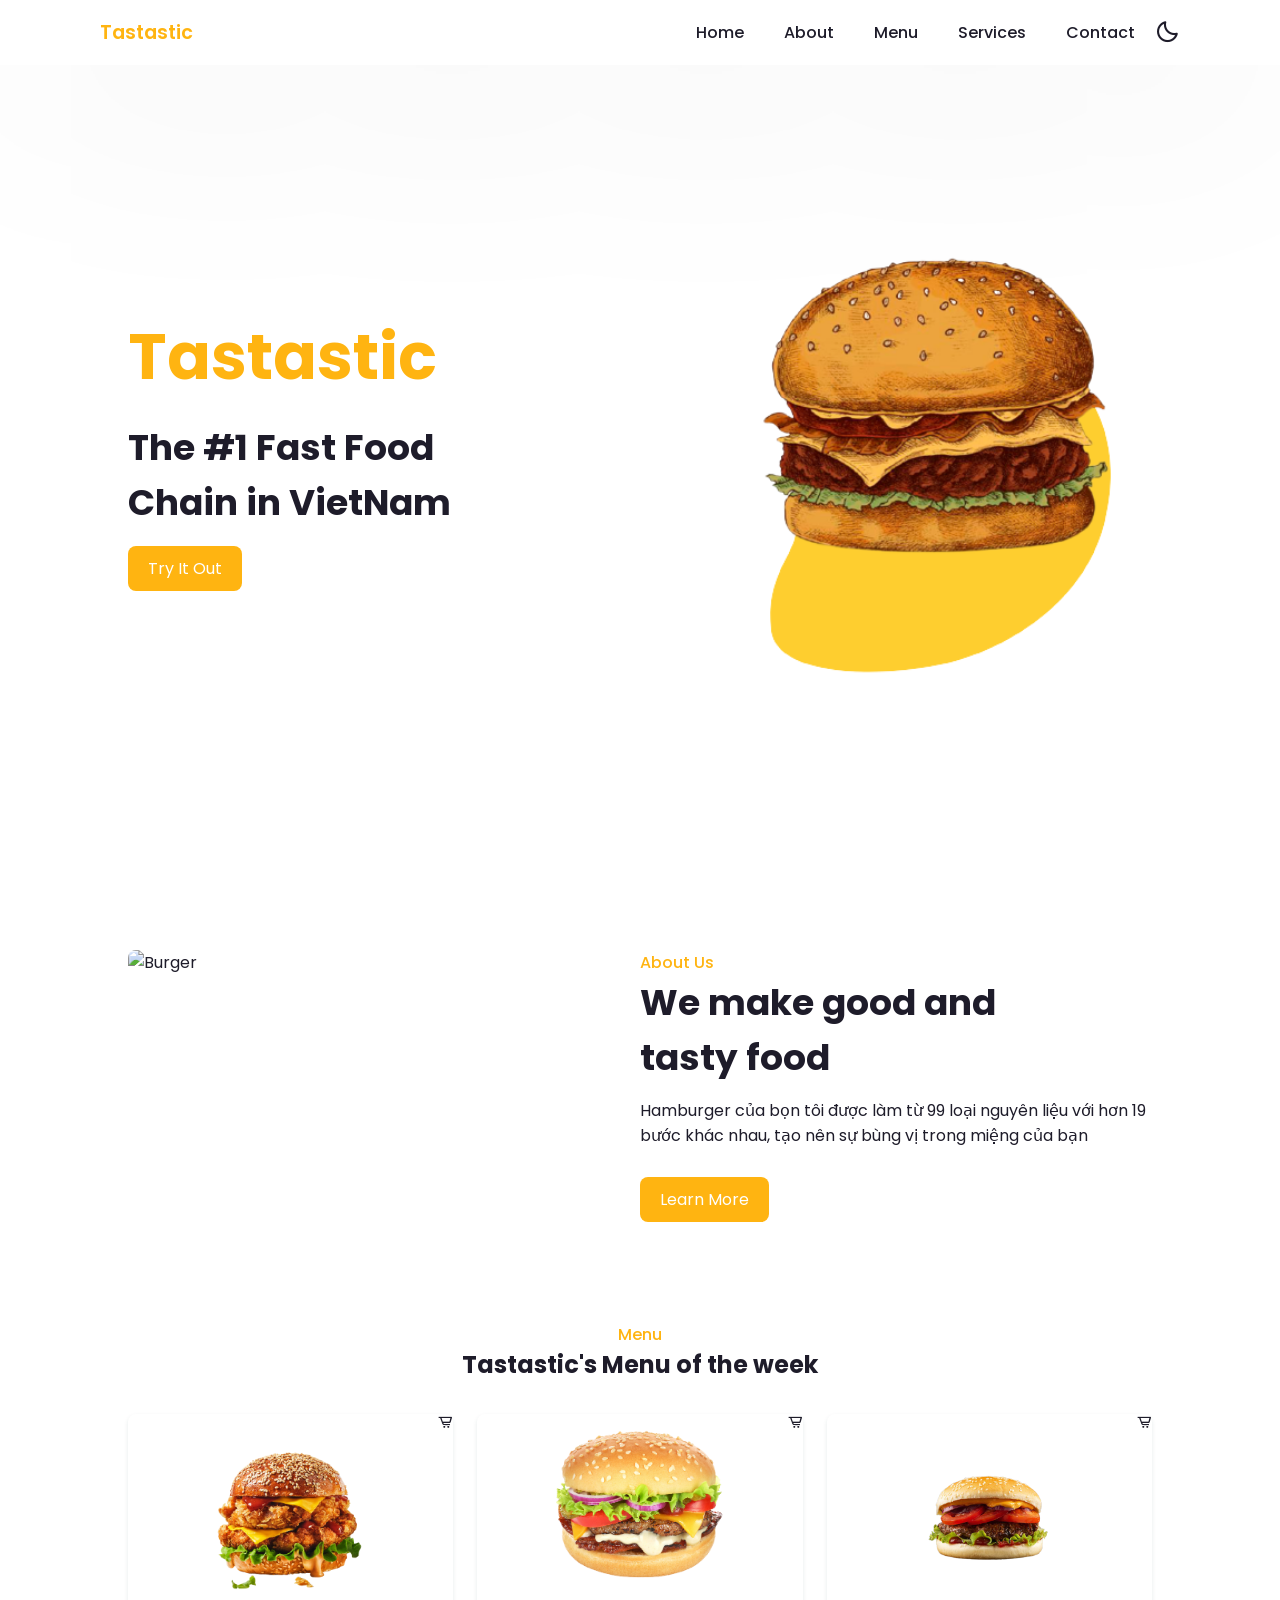
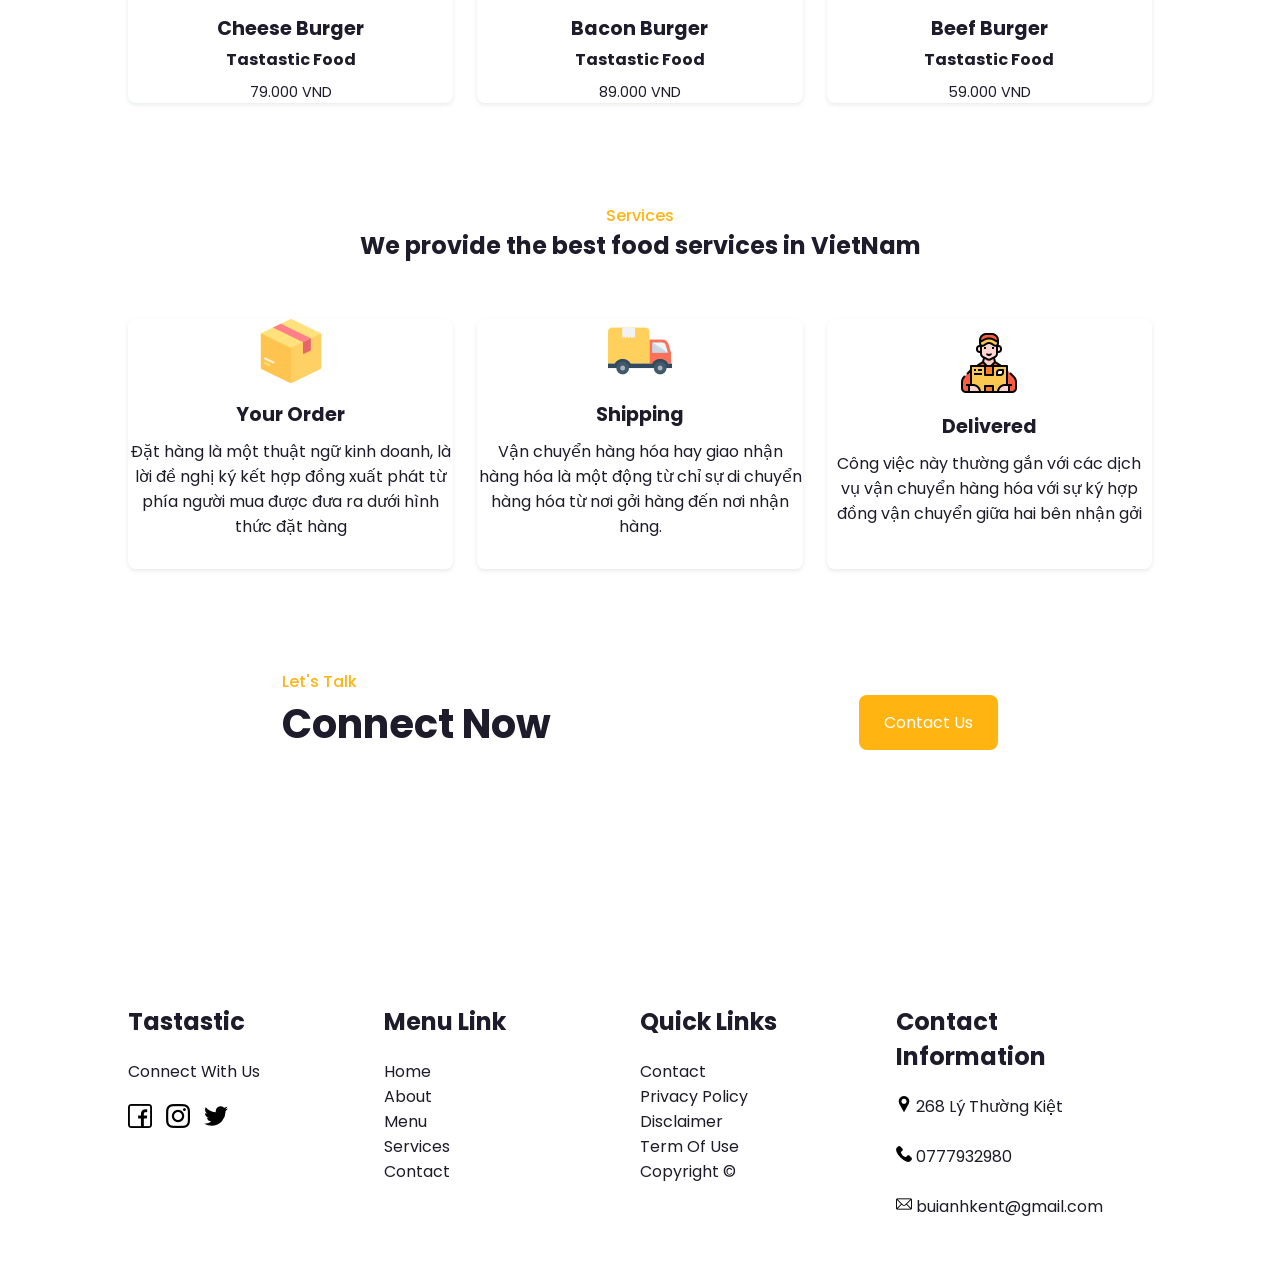
==== MainMenu.html @ 10c40dfa "First Commit" ====
<!DOCTYPE html>
<html lang="en">
<head>
    <meta charset="UTF-8">
    <meta http-equiv="X-UA-Compatible" content="IE=edge">
    <meta name="viewport" content="width=device-width, initial-scale=1.0">
    <link rel="stylesheet" href="./CSS/MainMenu.css">
    <!--BOX-ICON  -->
    <link rel="stylesheet" href="https://unpkg.com/boxicons@latest/css/boxicons.min.css">   
<!-- FONTs -->
<link rel="preconnect" href="https://fonts.googleapis.com">
<link rel="preconnect" href="https://fonts.gstatic.com" crossorigin>
<link href="https://fonts.googleapis.com/css2?family=Poppins:wght@300&display=swap" rel="stylesheet">
<!-- FONTs END  -->

<title>Tastastic</title>
</head>
<body>
    <!-- NavBar -->
    <header>
        <a href="#" class="Logo">Tastastic</a>
        <div class="bx bx-menu" id="menu-icon"></div>
    <ul class="navbar">
        <li><a href="#home">Home</a></li>
        <li><a href="#about">About</a></li>
        <li><a href="#menu">Menu</a></li>
        <li><a href="#services">Services</a></li>
        <li><a href="#contact">Contact</a></li>
        <!-- DarkMode Button -->
        <div class="bx bx-moon" id="darkmode"></div>
    </ul>
    </header>
    <!-- Home Section -->
    <section class="home" id="home">
        <div class="home-text">
            <h1>Tastastic</h1>
            <h2>The #1 Fast Food <br> Chain in VietNam</h2>
            <a href="#menu" class="but">Try It Out</a>
        </div>
        <div class="home-img">
            <img src="./Images/Bản_sao_của_Không_có_tiêu_đề.png" alt="Burger">
        </div>
    </section>
    <!-- About Section -->
    <section class="about" id="about">
        <div class="about-img">
            <img src="./Images/About_Burger.jpg" alt="Burger">
        </div>
        <div class="about-text">
            <span>About Us</span>
            <h2>We make good and <br>tasty food</h2>
            <p>Hamburger của bọn tôi được làm từ 99 loại nguyên liệu với hơn 19 bước khác nhau, tạo nên sự bùng vị trong miệng của bạn</p>
            <a href="#" class="but">Learn More</a>
        </div>
    </section>
    <!-- Menu Section -->
    <section class="menu" id="menu">
        <div class="heading">
            <span>Menu</span>
            <h2>Tastastic's Menu of the week</h2>
        </div>
        <div class="menu-container">
            <!-- Box 1 -->
            <div class="box">
                <div class="box-img">
                    <img src="./Images/big-double-cheddar-cheeseburger-with-chicken-cutlet_147620-1306.jpg" alt="Chese Burger">
                </div>
                <h2>Cheese Burger</h2>
                <h3>Tastastic Food</h3>
                <span>79.000 VND</span>
                <i class="bx bx-cart-alt"></i>
            </div>
            <!-- Box 2 -->
            <div class="box">
                <div class="box-img">
                    <img src="./Images/BaconBurger.jpg" alt="Chese Burger">
                </div>
                <h2>Bacon Burger</h2>
                <h3>Tastastic Food</h3>
                <span>89.000 VND</span>
                <i class="bx bx-cart-alt"></i>
            </div>
            <!-- Box 3 -->
            <div class="box">
                <div class="box-img">
                    <img src="./Images/BeefBurger.jpg" alt="Chese Burger">
                </div>
                <h2>Beef Burger</h2>
                <h3>Tastastic Food</h3>
                <span>59.000 VND</span>
                <i class="bx bx-cart-alt"></i>
            </div>
        </div>
    </section>
    <!-- Services Section -->
    <section class="services" id="services">
        <div class="heading">
            <span>Services</span>
            <h2>We provide the best food services in VietNam</h2>
        </div>
        <div class="services-container">
            <!-- Box 1 -->
            <div class="box">
                <div class="box-images"><img src="./Images/box.png" alt="Truck"></div>
            <h2>Your Order</h2>
            <p>Đặt hàng là một thuật ngữ kinh doanh, là lời đề nghị ký kết hợp đồng xuất phát từ phía người mua được đưa ra dưới hình
            thức đặt hàng</p>
             </div>
             <!-- Box 2 -->
            <div class="box">
                <div class="box-images"><img src="./Images/delivery-truck.png" alt="Truck"></div>
            <h2>Shipping</h2>
            <p>Vận chuyển hàng hóa hay giao nhận hàng hóa là một động từ chỉ sự di chuyển hàng
            hóa từ nơi gởi hàng đến nơi nhận hàng.</p>
            </div>
            <div class="box">
                <div class="box-images"><img src="./Images/delivery-man.png" alt="Truck"></div>
            <h2>Delivered</h2>
            <p>Công việc này thường gắn với các dịch vụ vận chuyển hàng hóa với sự ký hợp đồng vận chuyển giữa hai bên nhận gởi</p>
            </div>
        </div>
    </section>
    <!-- Contact Section -->
    <section class="contact" id="contact">
     <div class="contact-text">
        <div class="heading">
            <span>Let's Talk</span>
            <h2>Connect Now</h2>
        </div>
        <div class="contact-but">
            <a href="#" class="but">Contact Us</a>
        </div>
     </div>
        <div class="footer-container">
            <!-- Box 1 -->
            <div class="box1">
                <h2>Tastastic</h2>
                    <span>Connect With Us</span>
                    <div class="icon">
                        <a href=""><img src="./Images/facebook.png" alt="facebook"></a>
                        <a href=""><img src="./Images/instagram.png" alt="instagram"></a>
                        <a href=""><img src="./Images/twitter.png" alt="twitter"></a>
                    </div>
            </div>
            <div class="box2">
                <h2>Menu Link</h2>
                <ul class="MenuLinkNav">
                    <li><a href="#home">Home</a></li>
                    <li><a href="#about">About</a></li>
                    <li><a href="#menu">Menu</a></li>
                    <li><a href="#services">Services</a></li>
                    <li><a href="#contact">Contact</a></li>
                </ul>
             </div>
            <div class="box3">
                <h2>Quick Links</h2>
                <ul class="QuickLinkNav">
                    <li><a href="#">Contact</a></li>
                    <li><a href="#">Privacy Policy</a></li>
                    <li><a href="#">Disclaimer</a></li>
                    <li><a href="#">Term Of Use</a></li>
                    <li><a href="#">Copyright <span>&#169;</span></a></li>
                </ul>
            </div>
            <div class="box4">
                <h2>Contact Information</h2>
                <div class="ContactNav">
                    <span><img src="./Images/pin.png" alt="pin"> 268 Lý Thường Kiệt</span><br>
                    <span><img src="./Images/phone-call.png" alt="phone"> 0777932980</span><br>
                    <span><img src="./Images/mail.png" alt="mail"> buianhkent@gmail.com</span>
                </div>
            </div>
        </div>
    </section>
    <!-- Scroll Reveal -->
<script src="https://unpkg.com/scrollreveal"></script>
    <!-- Scroll Reveal End -->
<script src="./JS/mainJS.js"></script>
</body>
</html>
---- CSS/MainMenu.css ----
@import url("https://fonts.googleapis.com/css2?family=Poppins:wght@300;400;500;600;700&display=swap");
* {
  margin: 0;
  padding: 0;
  box-sizing: border-box;
  scroll-behavior: smooth;
  font-family: "Poppins", sans-serif;
  scroll-padding-top: 2rem;
  list-style: none;
  text-decoration: none;
}
*::selection {
  background: var(--main-color);
  color: #fff;
}
:root {
  --main-color: #ffb411;
  --bg-color: #fff;
  --text-color: #1e1c2a;

  --big-font: 4rem;
  --h2-font: 2.24rem;
  --p-font: 0.9rem;
}
section {
  padding: 50px 10%;
}
body.active {
  --bg-color: #1e1c2a;
  --text-color: #fff;
}
body {
  color: var(--text-color);
  background: var(--bg-color);
}
#darkmode {
  font-size: 25px;
  cursor: pointer;
}
header {
  position: fixed;
  width: 100%;
  top: 0;
  right: 0;
  z-index: 1000;
  display: flex;
  align-items: center;
  justify-content: space-between;
  background: var(--bg-color);
  padding: 18px 100px;
  box-shadow: 0 0.5rem 50rem rgba(0, 0, 0, 0.1);
}
.Logo {
  font-size: 1.2rem;
  font-weight: 600;
  color: var(--main-color);
}
.navbar {
  display: flex;
}
.navbar a {
  font-size: 1rem;
  padding: 10px 20px;
  color: var(--text-color);
  font-weight: 500;
}
.navbar a:hover {
  color: var(--main-color);
}
#menu-icon {
  font-size: 2rem;
  cursor: pointer;
  display: none;
}
.home {
  width: 100%;
  min-height: 100vh;
  display: grid;
  grid-template-columns: repeat(2, 1fr);
  align-items: center;
  gap: 1.5rem;
}
.home-img img {
  width: 110%;
}
.home-text h1 {
  font-size: var(--big-font);
  color: var(--main-color);
}
.home-text h2 {
  font-size: var(--h2-font);
  margin: 1rem 0 1rem;
}
.but {
  display: inline-block;
  background: var(--main-color);
  padding: 10px 20px;
  border-radius: 0.5rem;
  color: #fff;
}
.but:hover {
  background: #ffa400;
}
.about {
  display: grid;
  grid-template-columns: repeat(2, 1fr);
}
.about-img img {
  max-width: 80%;
  border-radius: 0.5rem;
}
.about-text span {
  color: var(--main-color);
  font-weight: 500;
}
.about-text h2 {
  font-size: var(--h2-font);
}
.about-text p {
  margin: 0.8rem 0 1.8rem;
  /* up left right down */
}
.menu > .heading {
  text-align: center;
}
.menu > .heading > span {
  color: var(--main-color);
  font-weight: 500;
}
.menu-container {
  display: grid;
  grid-template-columns: repeat(auto-fit, minmax(220px, auto));
  gap: 1.5rem;
  align-items: center;
}
.box {
  position: relative;
  margin-top: 2rem;
  height: auto;
  display: flex;
  flex-direction: column;
  justify-content: center;
  align-items: center;
  border-radius: 0.5rem;
  box-shadow: 0 2px 4px rgb(4 64 54/10%);
}
.box-img {
  height: 200px;
  width: 200px;
}
.box-img > img {
  width: 100%;
  height: 100%;
  object-fit: contain;
  object-position: center;
}
.box > h2 {
  font-size: 1.2rem;
}
.box > h3 {
  font-size: 1rem;
  font-weight: 400px;
  margin: 4px 0 10px;
}
.box > span {
  font-size: var(--p-font);
}
.box .bx {
  position: absolute;
  right: 0;
  top: 0;
}
.services > .heading {
  text-align: center;
}
.services > .heading > span {
  color: var(--main-color);
  font-weight: 500;
}
.services-container {
  display: grid;
  grid-template-columns: repeat(auto-fit, minmax(240px, auto));
  grid-gap: 1.5rem;
  text-align: center;
  margin-top: 1.5rem;
}
.services-container > .box > h2 {
  margin: 10px;
}
.services-container > .box > p {
  margin-bottom: 30px;
}
.contact > .contact-text {
  display: flex;
  flex-direction: row;
  text-align: center;
  justify-content: space-around;
}
.contact > .contact-text > .heading {
  text-align: left;
}
.contact > .contact-text > .heading > span {
  color: var(--main-color);
  font-weight: 500;
}
.contact > .contact-text > .heading > h2 {
  font-size: 2.5rem;
}
.contact > .contact-text > .contact-but > .but {
  margin-top: 26px;
  padding: 15px 25px;
}
.footer-container {
  display: grid;
  grid-template-columns: repeat(auto-fit, minmax(100px, 1fr));
  margin-top: 250px;
}
.footer-container > .box1 > h2 {
  margin-bottom: 20px;
}
.footer-container > .box1 > .icon {
  margin-top: 20px;
}
.footer-container > .box1 > .icon > a {
  margin-right: 10px;
}
.MenuLinkNav,
.QuickLinkNav,
.ContactNav {
  margin-top: 20px;
}
.MenuLinkNav a,
.QuickLinkNav a {
  color: var(--text-color);
}
.MenuLinkNav a:hover,
.QuickLinkNav a:hover {
  color: var(--main-color);
}
.ContactNav {
  display: flex;
  flex-direction: column;
}
@media (max-width: 921px) {
  header {
    padding: 14px 41px;
  }
  :root {
    --big-font: 3rem;
    --h2-font: 1.7rem;
  }
}
@media (max-width: 768px) {
  section {
    padding: 50px 8%;
  }
  #menu-icon {
    display: initial;
    color: var(--text-color);
  }
  header > .navbar {
    position: absolute;
    top: -400px;
    left: 0;
    right: 0;
    display: flex;
    flex-direction: column;
    text-align: center;
    background: var(--bg-color);
    box-shadow: 0 4px 4px rgb(0 0 0 /10%);
    transition: 0.2s ease;
  }
  .navbar.active {
    top: 100%;
  }
  .navbar a {
    padding: 1.5rem;
    display: block;
    background: var(--bg-color);
  }
  #darkmode {
    position: absolute;
    top: 1.4rem;
    right: 2rem;
  }
}
@media (max-width: 715px) {
  header {
    padding: 10px 16px;
  }
  .home {
    grid-template-columns: 1fr;
  }
  .about {
    grid-template-columns: 1fr;
    text-align: center;
  }
  .about-img {
    order: 2;
  }
}
@media (max-width: 515px) {
  .connect {
    flex-direction: column;
  }
  .connect .but {
    margin-top: 1rem;
  }
}
@media (max-width: 450px) {
  .contact > .contact-text {
    flex-direction: column;
  }
  :root {
    --big-font: 2rem;
    --h2-font: 1.4rem;
  }
  .home-text {
    padding-top: 4rem;
  }
}
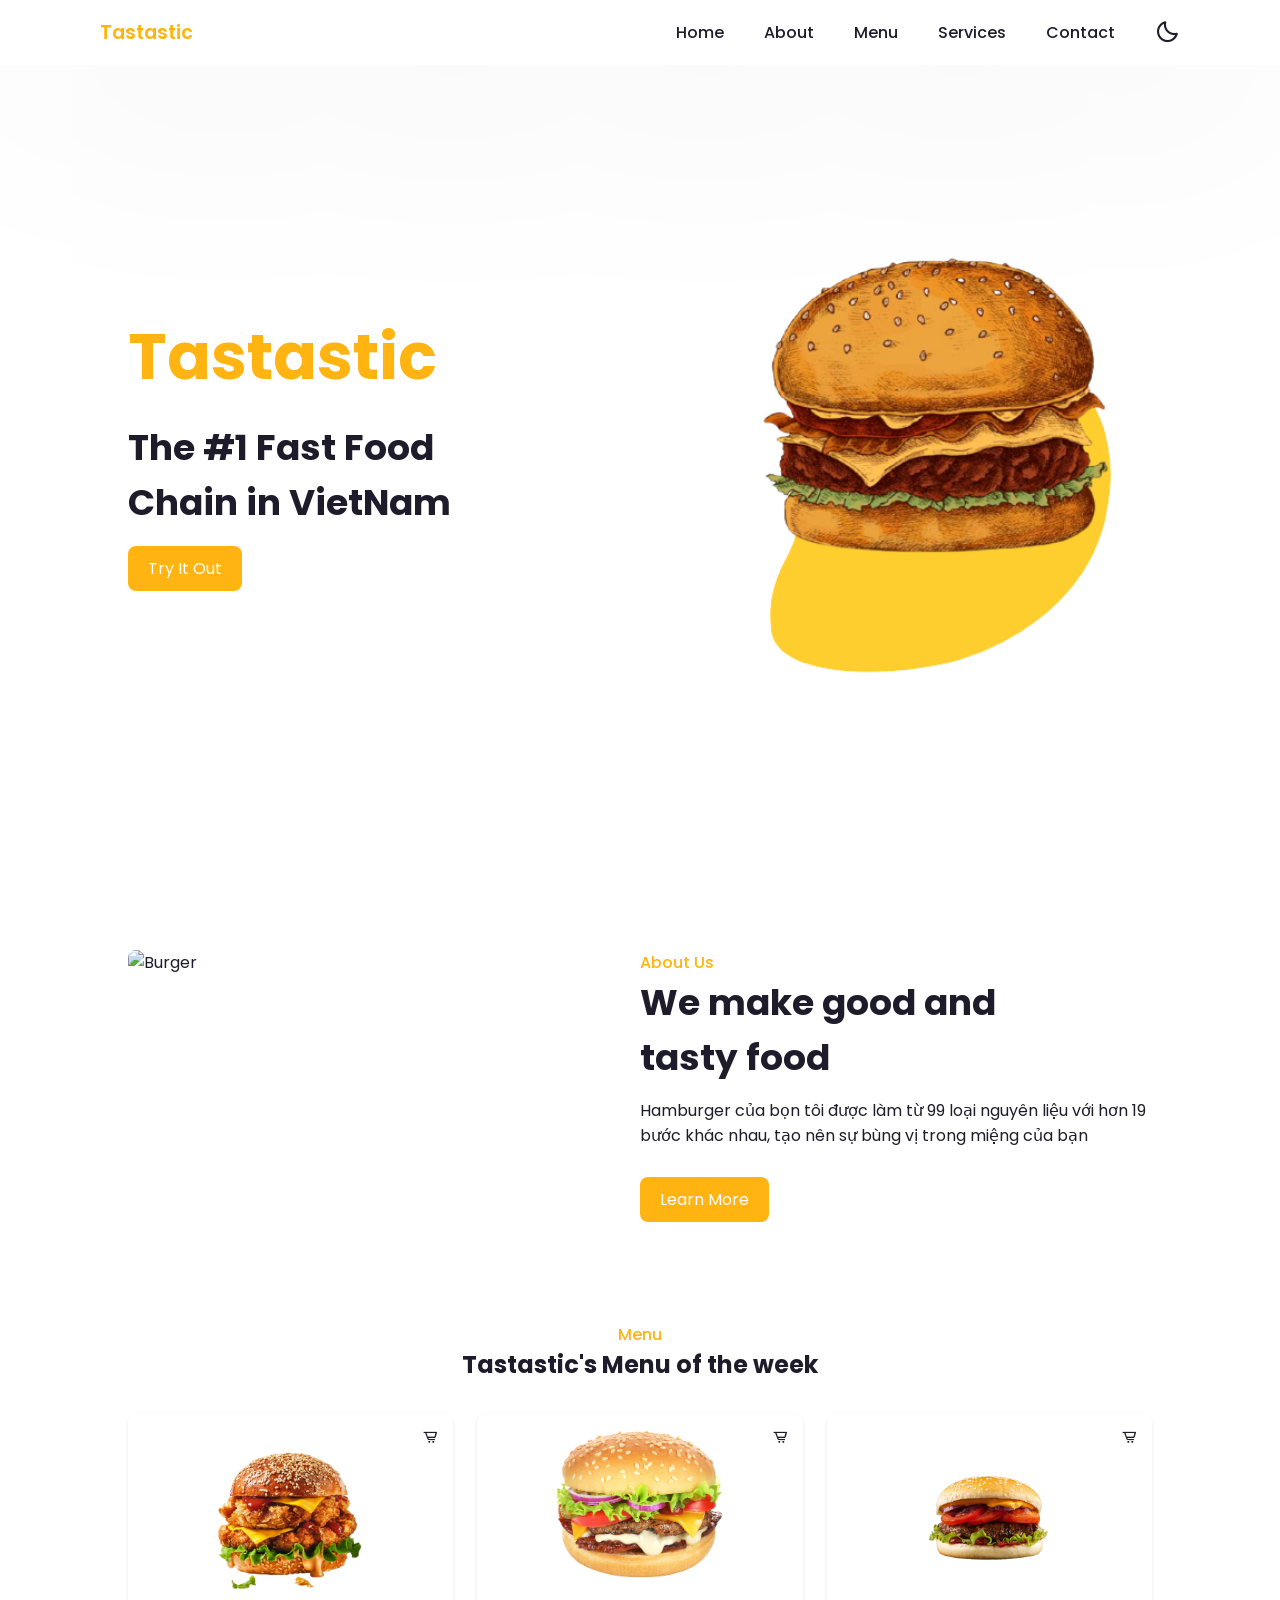
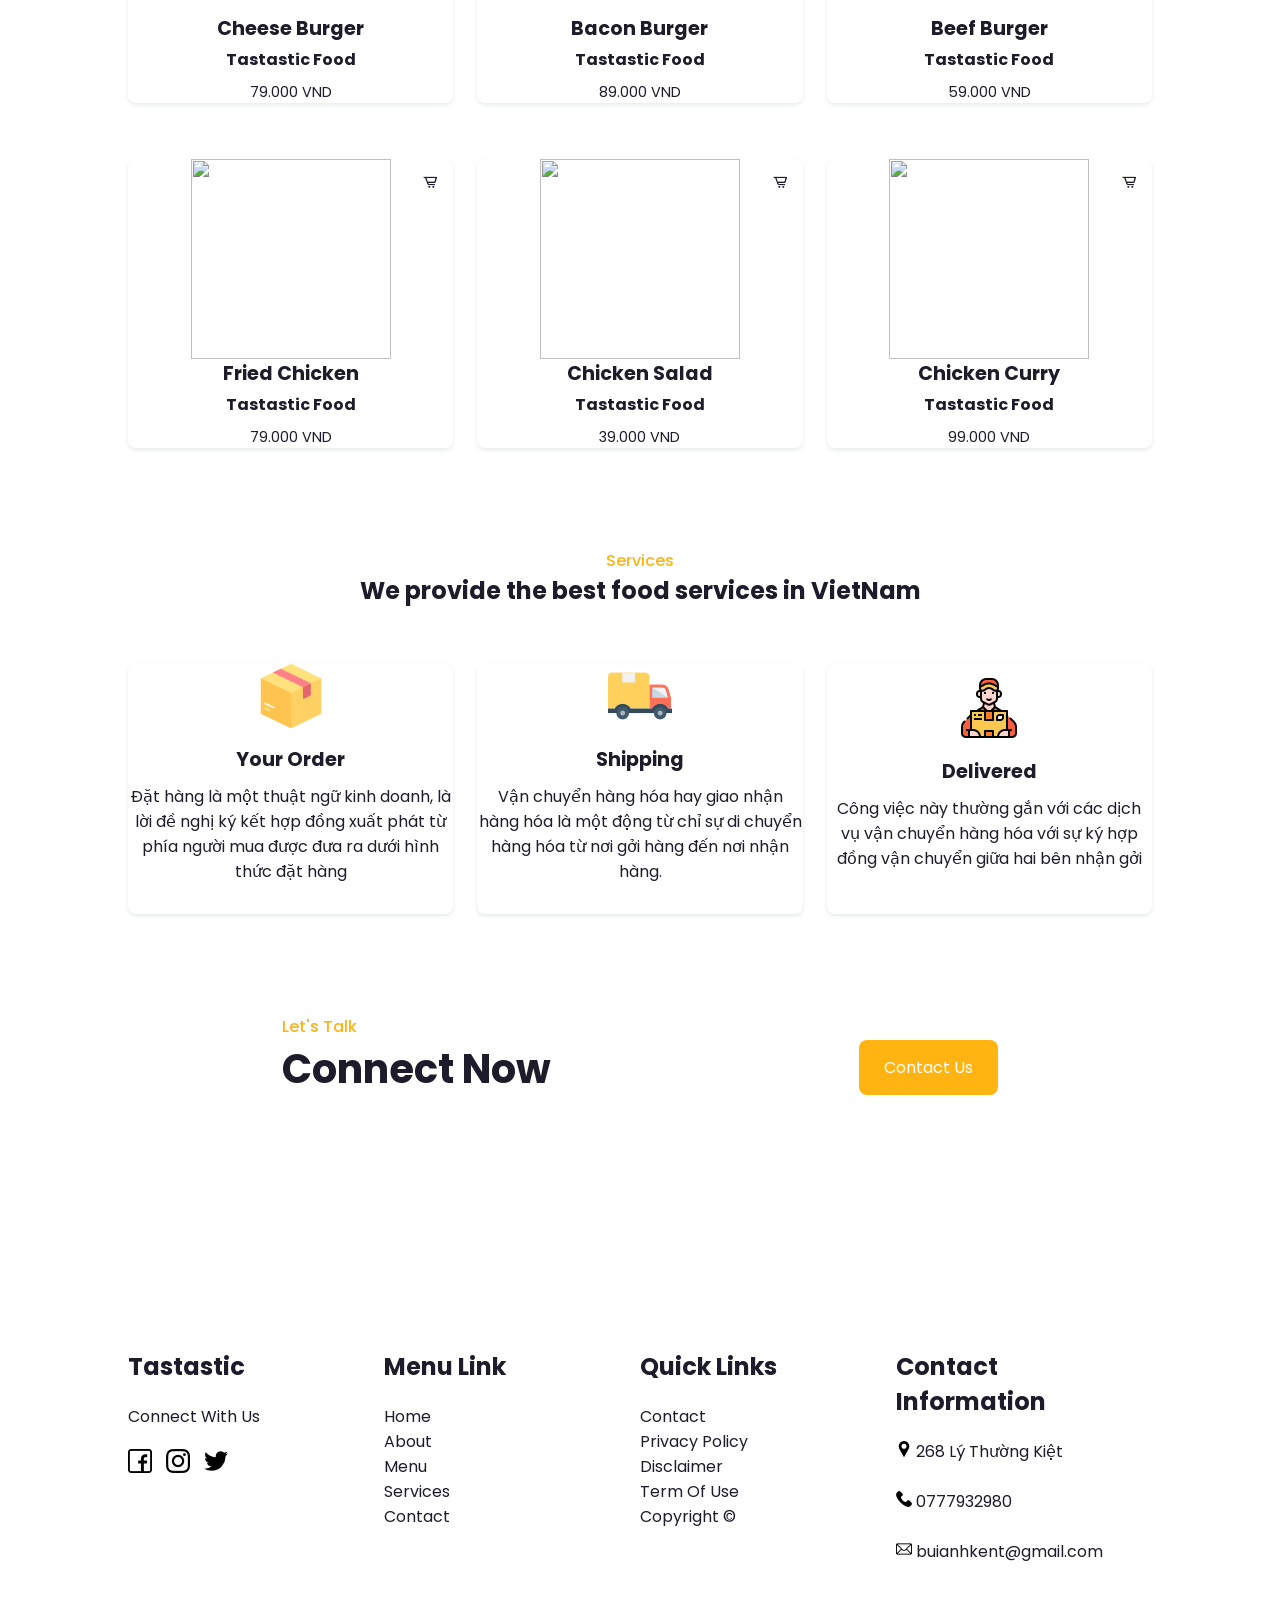
==== commit 58f29c3b: "Second Commit" ====
--- a/MainMenu.html
+++ b/MainMenu.html
@@ -26,10 +26,20 @@
         <li><a href="#menu">Menu</a></li>
         <li><a href="#services">Services</a></li>
         <li><a href="#contact">Contact</a></li>
+        <!-- Shopping Cart Button -->
+        <div class="cart" id="cart"><img src="./Images/shopping-cart.png" alt=""></div>
         <!-- DarkMode Button -->
         <div class="bx bx-moon" id="darkmode"></div>
     </ul>
     </header>
+    <section class="cart-list" id="cart-list">
+        <div class="close" id="close"><img src="./Images/close.png" alt=""></div>
+       <h1>Your Order</h1>
+        <hr>
+        <div class="list-order">
+ 
+        </div>
+    </section>
     <!-- Home Section -->
     <section class="home" id="home">
         <div class="home-text">
@@ -68,7 +78,9 @@
                 <h2>Cheese Burger</h2>
                 <h3>Tastastic Food</h3>
                 <span>79.000 VND</span>
-                <i class="bx bx-cart-alt"></i>
+                <div class="cart-container">
+                <i class="bx bx-cart-alt"></i>
+                </div>
             </div>
             <!-- Box 2 -->
             <div class="box">
@@ -88,6 +100,36 @@
                 <h2>Beef Burger</h2>
                 <h3>Tastastic Food</h3>
                 <span>59.000 VND</span>
+                <i class="bx bx-cart-alt"></i>
+            </div>
+            <!-- Box 4 -->
+            <div class="box">
+                <div class="box-img">
+                        <img src="./Images/friedChicken-removebg-preview.png" alt="">
+                </div>
+                <h2>Fried Chicken</h2>
+                <h3>Tastastic Food</h3>
+                <span>79.000 VND</span>
+                <i class="bx bx-cart-alt"></i>
+            </div>
+            <!-- Box 5 -->
+            <div class="box">
+                <div class="box-img">
+                    <img src="./Images/salad.jpg" alt="">
+                </div>
+                <h2>Chicken Salad</h2>
+                <h3>Tastastic Food</h3>
+                <span>39.000 VND</span>
+                <i class="bx bx-cart-alt"></i>
+            </div>
+            <!-- Box 6 -->
+            <div class="box">
+                <div class="box-img">
+                    <img src="./Images/curry.jpg" alt="">
+                </div>
+                <h2>Chicken Curry</h2>
+                <h3>Tastastic Food</h3>
+                <span>99.000 VND</span>
                 <i class="bx bx-cart-alt"></i>
             </div>
         </div>
--- a/CSS/MainMenu.css
+++ b/CSS/MainMenu.css
@@ -32,17 +32,54 @@
 body {
   color: var(--text-color);
   background: var(--bg-color);
+  -ms-overflow-style: none; /* for Internet Explorer, Edge */
+  scrollbar-width: none; /* for Firefox */
+  overflow-y: scroll;
+}
+body::-webkit-scrollbar {
+  display: none; /* for Chrome, Safari, and Opera */
 }
 #darkmode {
   font-size: 25px;
   cursor: pointer;
+}
+#cart {
+  cursor: pointer;
+}
+.cart-list.active {
+  animation: createBox 0.75s;
+  animation-fill-mode: forwards;
+}
+.cart-list {
+  animation: deleteBox 0.75s;
+  animation-fill-mode: forwards;
+}
+@keyframes createBox {
+  from {
+    visibility: visible;
+    transform: scale(0);
+  }
+  to {
+    visibility: visible;
+    transform: scale(1);
+  }
+}
+@keyframes deleteBox {
+  from {
+    visibility: visible;
+    transform: scale(1);
+  }
+  to {
+    visibility: visible;
+    transform: scale(0);
+  }
 }
 header {
   position: fixed;
   width: 100%;
   top: 0;
   right: 0;
-  z-index: 1000;
+  z-index: 1;
   display: flex;
   align-items: center;
   justify-content: space-between;
@@ -57,6 +94,9 @@
 }
 .navbar {
   display: flex;
+}
+.navbar > .cart {
+  padding-right: 20px;
 }
 .navbar a {
   font-size: 1rem;
@@ -127,12 +167,14 @@
   color: var(--main-color);
   font-weight: 500;
 }
+
 .menu-container {
   display: grid;
   grid-template-columns: repeat(auto-fit, minmax(220px, auto));
   gap: 1.5rem;
   align-items: center;
 }
+
 .box {
   position: relative;
   margin-top: 2rem;
@@ -165,10 +207,12 @@
 .box > span {
   font-size: var(--p-font);
 }
+
 .box .bx {
   position: absolute;
-  right: 0;
-  top: 0;
+  right: 15px;
+  top: 15px;
+  cursor: pointer;
 }
 .services > .heading {
   text-align: center;
@@ -260,7 +304,7 @@
   }
   header > .navbar {
     position: absolute;
-    top: -400px;
+    top: -500px;
     left: 0;
     right: 0;
     display: flex;
@@ -278,6 +322,11 @@
     display: block;
     background: var(--bg-color);
   }
+  #cart {
+    position: absolute;
+    top: 1.4rem;
+    left: 2rem;
+  }
   #darkmode {
     position: absolute;
     top: 1.4rem;
@@ -319,3 +368,38 @@
     padding-top: 4rem;
   }
 }
+@media (min-width: 1200px) {
+  .menu-container {
+    display: grid;
+    grid-template-columns: repeat(3, minmax(220px, auto));
+  }
+}
+.cart-list {
+  position: fixed;
+  top: 0;
+  width: 60vw;
+  height: 100vh;
+  background-color: var(--bg-color);
+  box-shadow: 0 0.5rem 50rem rgba(0, 0, 0, 0.1);
+  margin-left: 20%;
+  margin-right: 20%;
+  padding: 2rem;
+  z-index: 3;
+  border-radius: 2rem;
+  text-align: center;
+  visibility: hidden;
+}
+.cart-list > .close {
+  cursor: pointer;
+}
+.cart-list > h1 {
+  color: var(--main-color);
+}
+.cart-list > .close {
+  display: flex;
+  justify-content: flex-end;
+}
+hr {
+  margin-top: 20px;
+  border-top: 5px solid var(--text-color);
+}
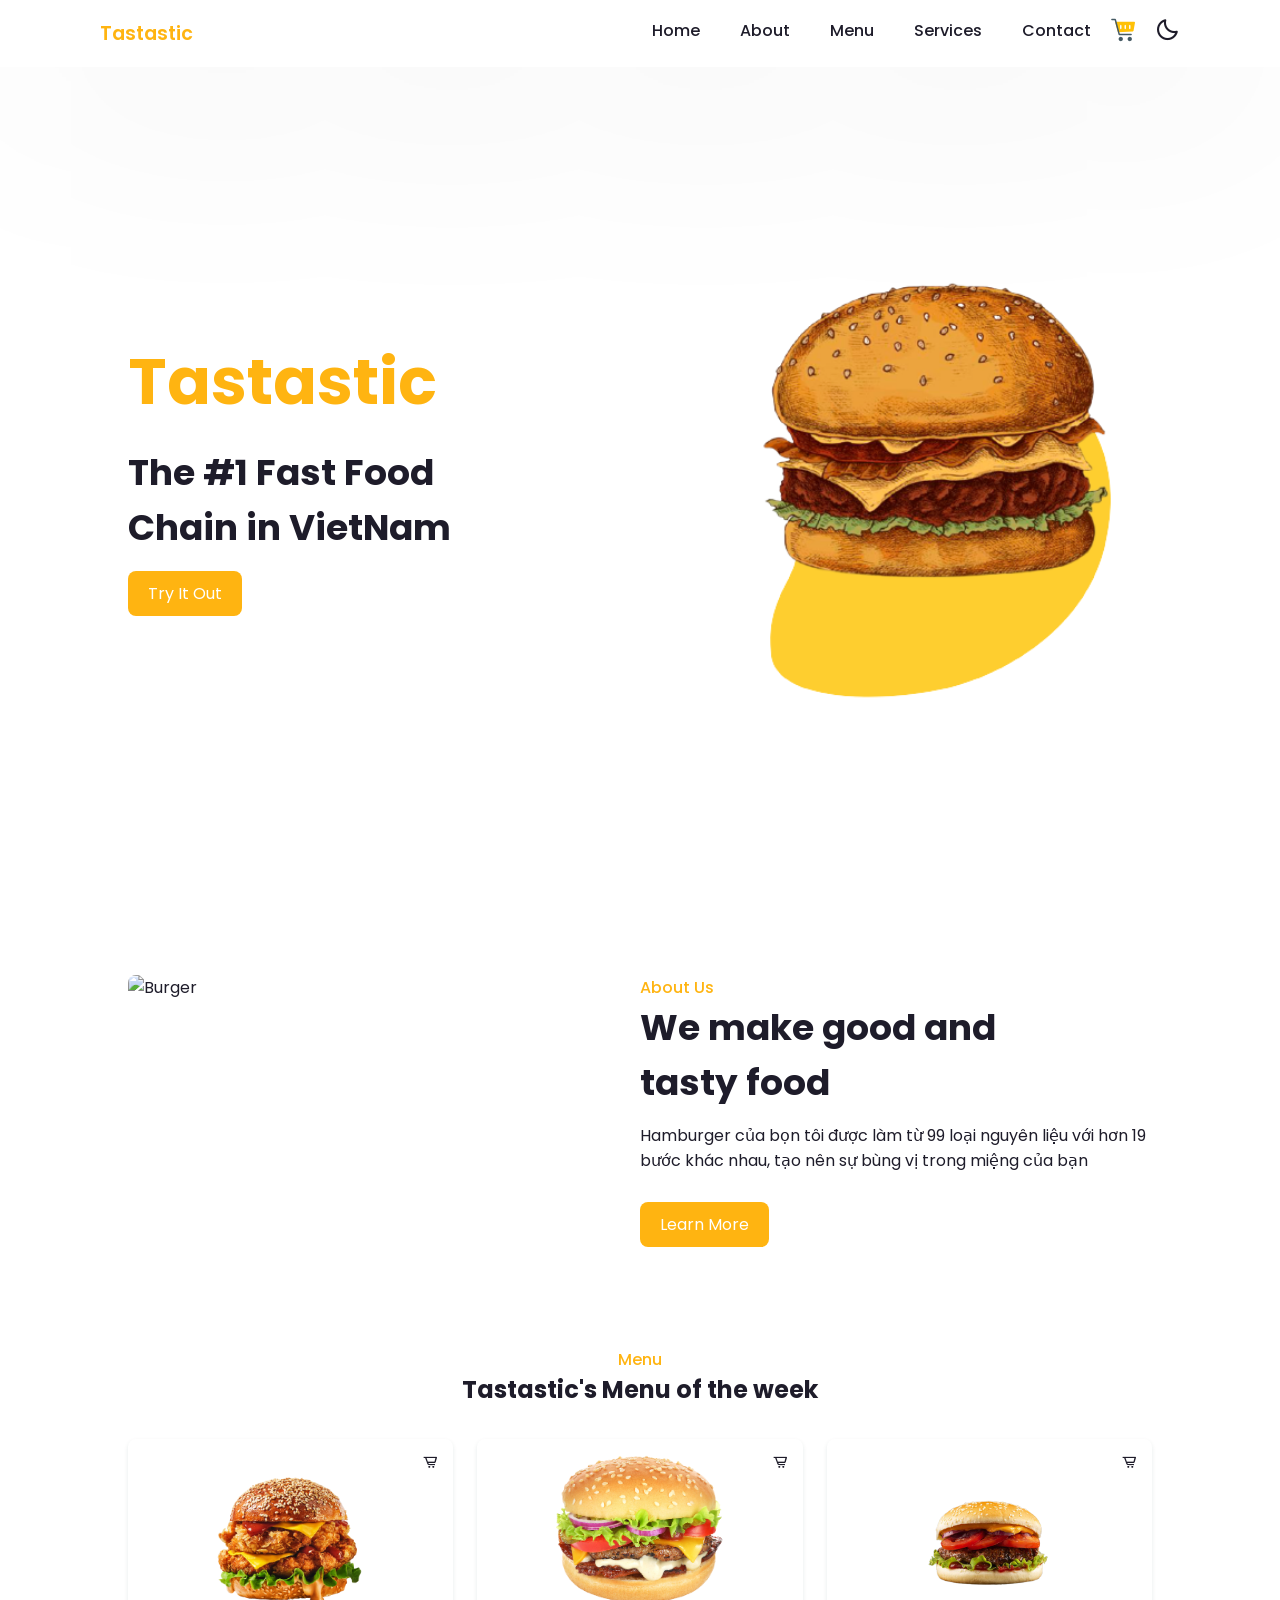
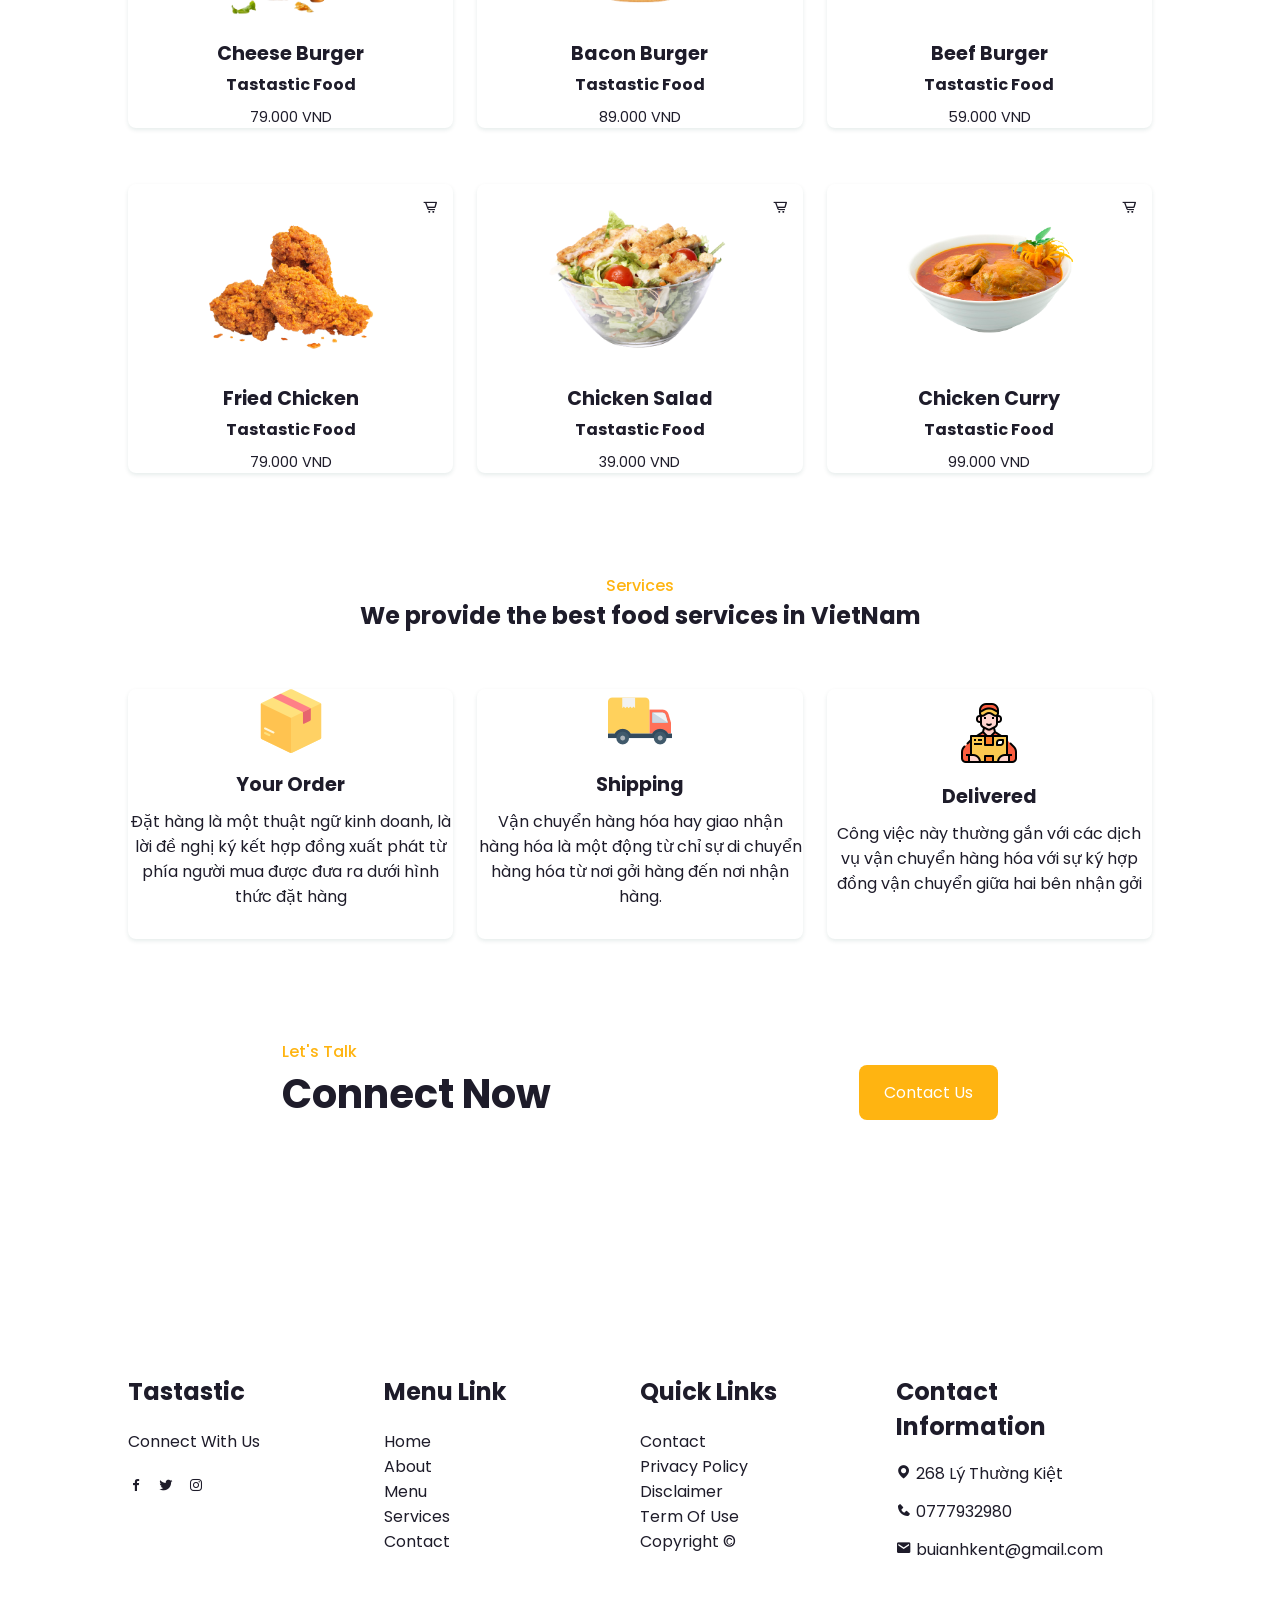
==== commit 34507eb5: "Thrid Commit" ====
--- a/MainMenu.html
+++ b/MainMenu.html
@@ -12,6 +12,8 @@
 <link rel="preconnect" href="https://fonts.gstatic.com" crossorigin>
 <link href="https://fonts.googleapis.com/css2?family=Poppins:wght@300&display=swap" rel="stylesheet">
 <!-- FONTs END  -->
+<!-- Add picture to tab image! -->
+<link rel="icon" href="[data-uri]" />>
 
 <title>Tastastic</title>
 </head>
@@ -27,7 +29,7 @@
         <li><a href="#services">Services</a></li>
         <li><a href="#contact">Contact</a></li>
         <!-- Shopping Cart Button -->
-        <div class="cart" id="cart"><img src="./Images/shopping-cart.png" alt=""></div>
+        <div class="cart" id="cart"><img src="./Images/shopping-cart.png"  alt=""></div>
         <!-- DarkMode Button -->
         <div class="bx bx-moon" id="darkmode"></div>
     </ul>
@@ -37,7 +39,14 @@
        <h1>Your Order</h1>
         <hr>
         <div class="list-order">
- 
+            <div class="list-order-content">
+                    <div class="list-order-content-container">
+                <img src="./Images/exclamation.png" alt="error">
+              <p style="font-size: 1.5rem;">Oops!! The Website is still in develop state,<br>try again later!</p>
+                    </div>
+            </div>
+             <div class="list-order-total">
+             </div>
         </div>
     </section>
     <!-- Home Section -->
@@ -79,7 +88,7 @@
                 <h3>Tastastic Food</h3>
                 <span>79.000 VND</span>
                 <div class="cart-container">
-                <i class="bx bx-cart-alt"></i>
+                <i class="bx bx-cart-alt" ></i>
                 </div>
             </div>
             <!-- Box 2 -->
@@ -179,9 +188,9 @@
                 <h2>Tastastic</h2>
                     <span>Connect With Us</span>
                     <div class="icon">
-                        <a href=""><img src="./Images/facebook.png" alt="facebook"></a>
-                        <a href=""><img src="./Images/instagram.png" alt="instagram"></a>
-                        <a href=""><img src="./Images/twitter.png" alt="twitter"></a>
+                        <a href="#"><i class='bx bxl-facebook'></i></a>
+                        <a href="#"><i class='bx bxl-twitter'></i></a>
+                        <a href="#"><i class='bx bxl-instagram'></i></a>
                     </div>
             </div>
             <div class="box2">
@@ -207,9 +216,9 @@
             <div class="box4">
                 <h2>Contact Information</h2>
                 <div class="ContactNav">
-                    <span><img src="./Images/pin.png" alt="pin"> 268 Lý Thường Kiệt</span><br>
-                    <span><img src="./Images/phone-call.png" alt="phone"> 0777932980</span><br>
-                    <span><img src="./Images/mail.png" alt="mail"> buianhkent@gmail.com</span>
+                    <i class='bx bxs-map'><span> 268 Lý Thường Kiệt</span></i>
+                    <i class='bx bxs-phone'><span> 0777932980</span></i>
+                    <i class='bx bxs-envelope'><span> buianhkent@gmail.com</span></i>
                 </div>
             </div>
         </div>
--- a/CSS/MainMenu.css
+++ b/CSS/MainMenu.css
@@ -17,7 +17,7 @@
   --main-color: #ffb411;
   --bg-color: #fff;
   --text-color: #1e1c2a;
-
+  --line-darkmode-color: #1e1c2a;
   --big-font: 4rem;
   --h2-font: 2.24rem;
   --p-font: 0.9rem;
@@ -28,6 +28,7 @@
 body.active {
   --bg-color: #1e1c2a;
   --text-color: #fff;
+  --line-darkmode-color: #ffb411;
 }
 body {
   color: var(--text-color);
@@ -267,6 +268,10 @@
 }
 .footer-container > .box1 > .icon > a {
   margin-right: 10px;
+  color: var(--text-color);
+}
+.footer-container > .box1 > .icon > a:hover {
+  color: var(--main-color);
 }
 .MenuLinkNav,
 .QuickLinkNav,
@@ -281,10 +286,14 @@
 .QuickLinkNav a:hover {
   color: var(--main-color);
 }
+.ContactNav > i {
+  margin-bottom: 20px;
+}
 .ContactNav {
   display: flex;
   flex-direction: column;
 }
+
 @media (max-width: 921px) {
   header {
     padding: 14px 41px;
@@ -375,11 +384,11 @@
   }
 }
 .cart-list {
-  position: fixed;
-  top: 0;
+  position: absolute;
   width: 60vw;
-  height: 100vh;
-  background-color: var(--bg-color);
+  height: 100%;
+  background-color: #fff;
+  color: #1e1c2a;
   box-shadow: 0 0.5rem 50rem rgba(0, 0, 0, 0.1);
   margin-left: 20%;
   margin-right: 20%;
@@ -388,6 +397,11 @@
   border-radius: 2rem;
   text-align: center;
   visibility: hidden;
+  display: block;
+  overflow: auto;
+  /* Hide Scroll Bar */
+  -ms-overflow-style: none; /* IE and Edge */
+  scrollbar-width: none;
 }
 .cart-list > .close {
   cursor: pointer;
@@ -399,7 +413,26 @@
   display: flex;
   justify-content: flex-end;
 }
+/* Hide Scroll Bar for Google Chrome */
+.cart-list::-webkit-scrollbar {
+  display: none;
+}
 hr {
   margin-top: 20px;
-  border-top: 5px solid var(--text-color);
-}
+  border-top: 5px solid var(--line-darkmode-color);
+}
+.list-order-content {
+  margin-top: 150px;
+  height: 50vh;
+}
+.container-list {
+  display: block;
+  margin: 0 auto;
+}
+.list-order-total {
+  height: 50vh;
+}
+.cart-list > .list-order-content-container {
+  display: flex;
+  flex-direction: column;
+}
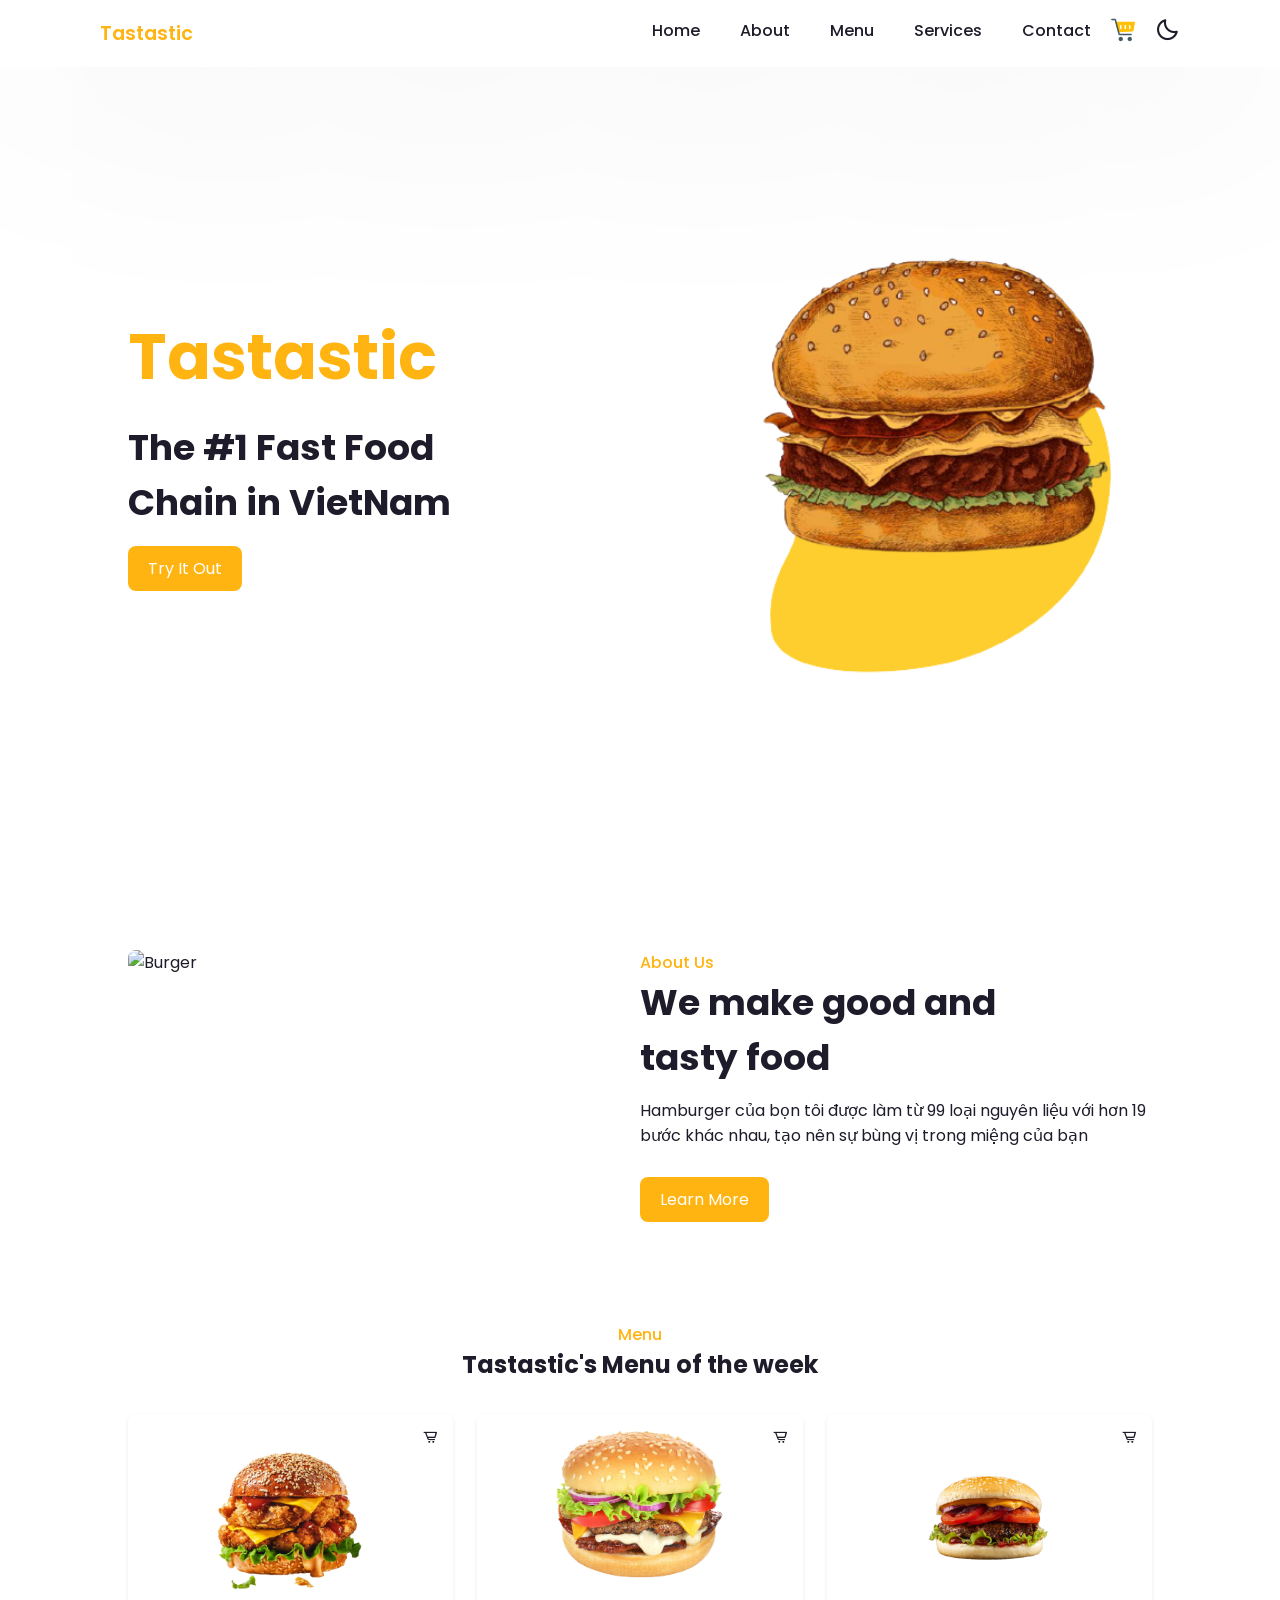
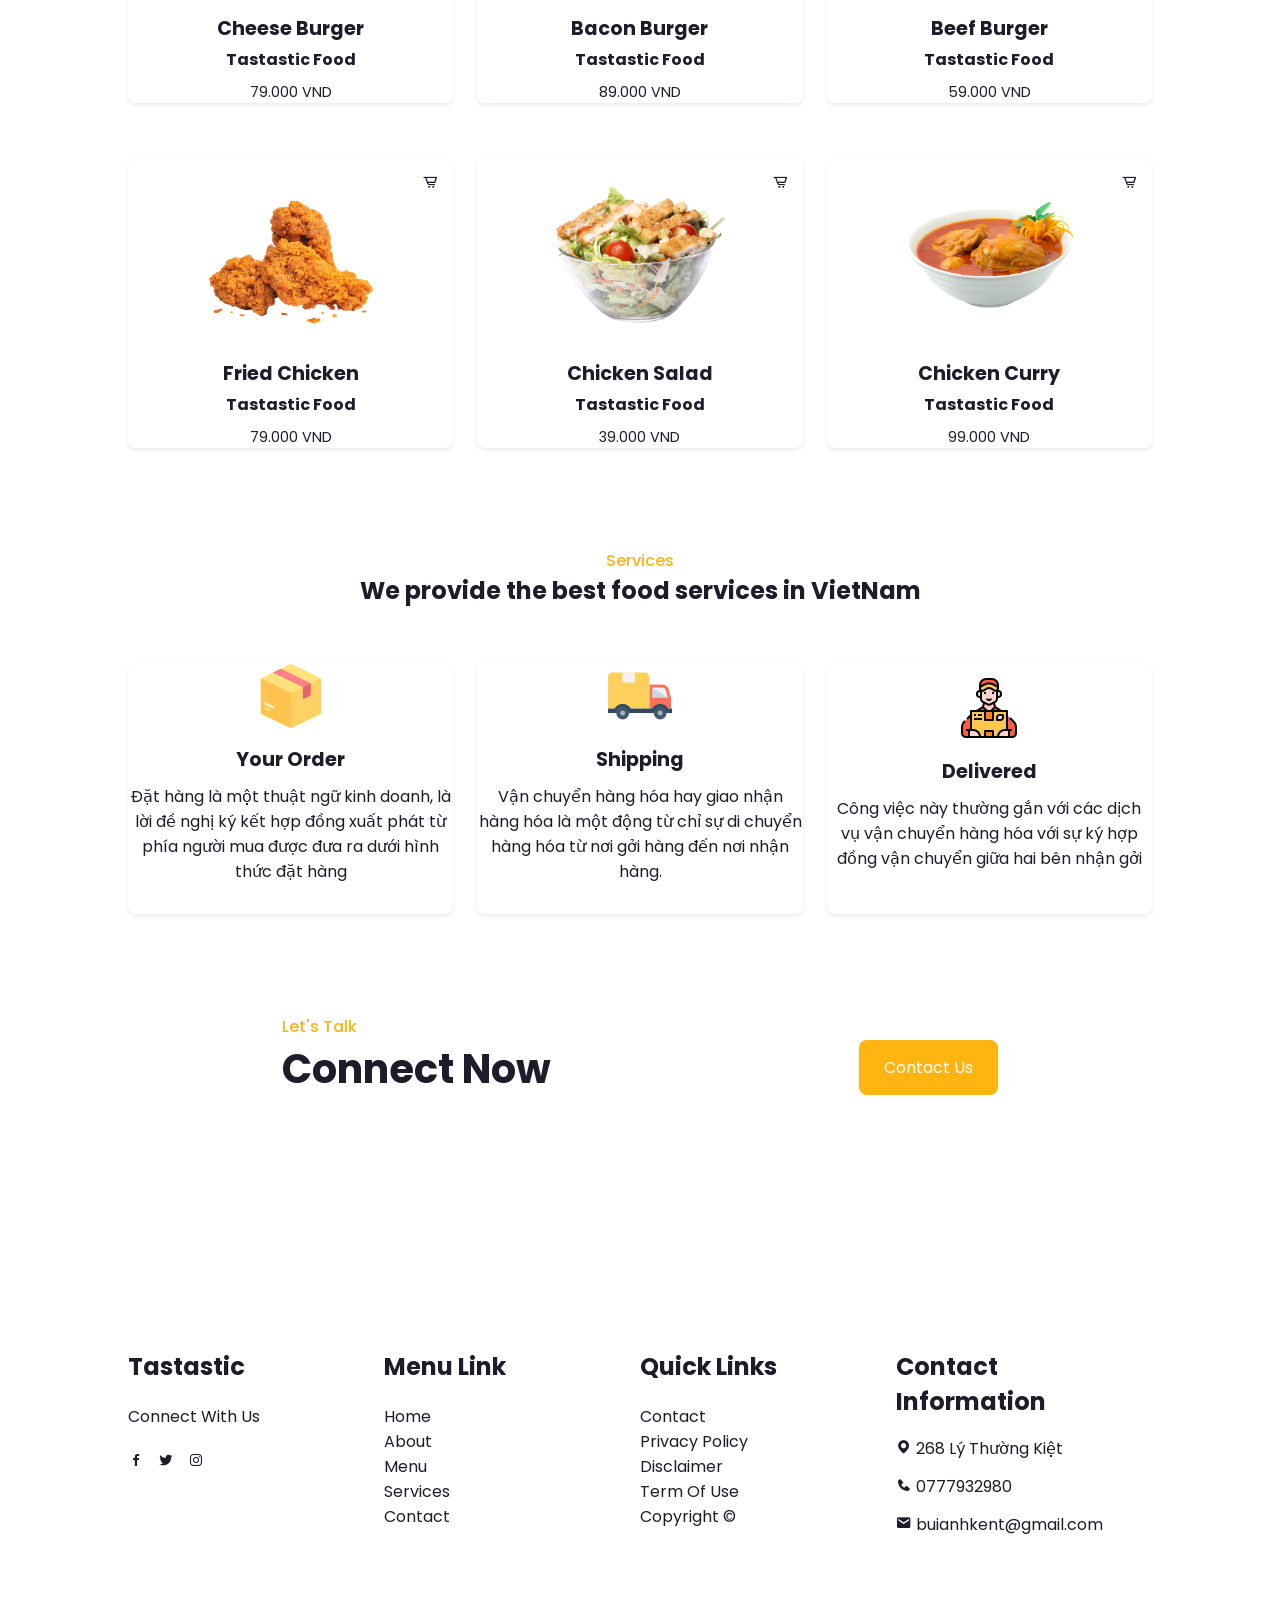
==== commit 5d1d3646: "Fourth Commit" ====
--- a/MainMenu.html
+++ b/MainMenu.html
@@ -13,7 +13,7 @@
 <link href="https://fonts.googleapis.com/css2?family=Poppins:wght@300&display=swap" rel="stylesheet">
 <!-- FONTs END  -->
 <!-- Add picture to tab image! -->
-<link rel="icon" href="[data-uri]" />>
+<!-- <link rel="icon" href="[data-uri]" />> -->
 
 <title>Tastastic</title>
 </head>
@@ -227,5 +227,6 @@
 <script src="https://unpkg.com/scrollreveal"></script>
     <!-- Scroll Reveal End -->
 <script src="./JS/mainJS.js"></script>
+<!-- END -->
 </body>
 </html>
